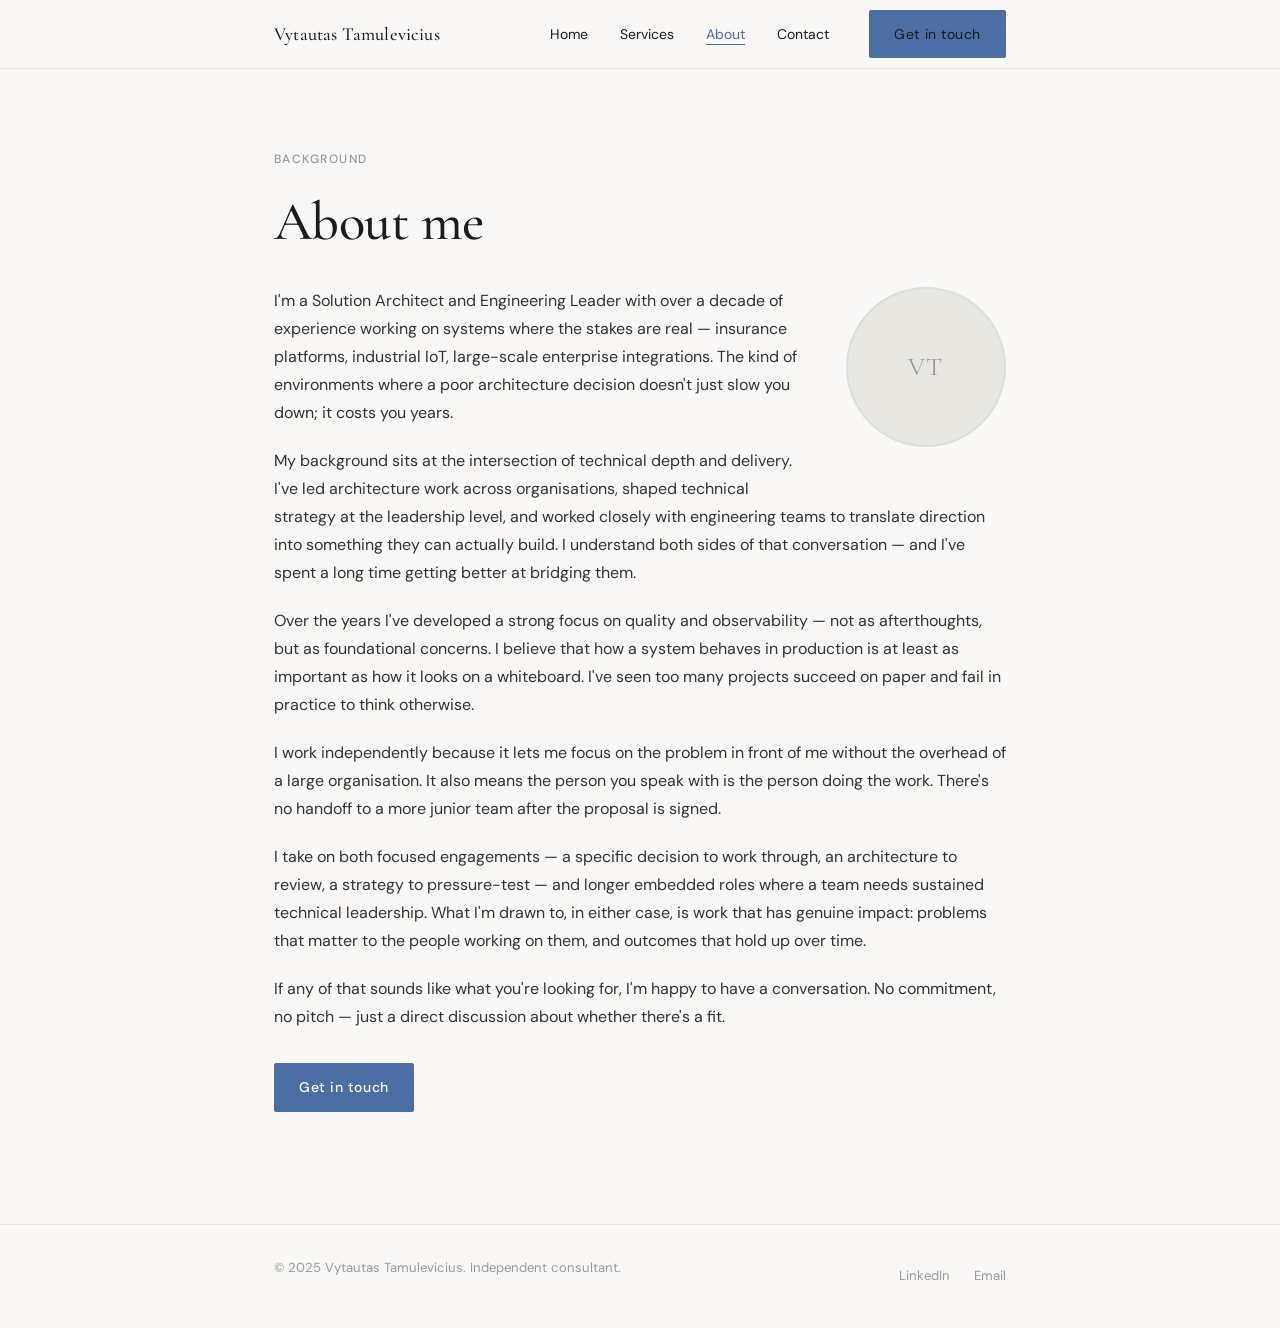
==== about.html @ 65f902b8 "Add files via upload" ====
<!DOCTYPE html>
<html lang="en">
<head>
  <meta charset="UTF-8" />
  <meta name="viewport" content="width=device-width, initial-scale=1.0" />
  <title>About — Vytautas Tamulevicius</title>
  <meta name="description" content="About Vytautas Tamulevicius — Solution Architect and Engineering Leader with a background in insurance, IoT, and complex enterprise systems." />
  <link rel="stylesheet" href="style.css" />
  <style>
    .about-photo {
      float: right;
      margin: 0 0 2rem 2.5rem;
    }
    @media (max-width: 600px) {
      .about-photo { float: none; margin: 0 0 2rem 0; }
    }
  </style>
</head>
<body>

  <!-- Navigation -->
  <nav>
    <div class="nav-inner">
      <a href="index.html" class="nav-logo">Vytautas Tamulevicius</a>
      <ul class="nav-links">
        <li><a href="index.html">Home</a></li>
        <li><a href="services.html">Services</a></li>
        <li><a href="about.html" class="active">About</a></li>
        <li><a href="contact.html">Contact</a></li>
        <li class="nav-cta"><a href="contact.html" class="btn btn-primary">Get in touch</a></li>
      </ul>
      <button class="hamburger" aria-label="Toggle navigation" aria-expanded="false">
        <span></span><span></span><span></span>
      </button>
    </div>
    <div class="mobile-menu">
      <a href="index.html">Home</a>
      <a href="services.html">Services</a>
      <a href="about.html">About</a>
      <a href="contact.html">Contact</a>
      <a href="contact.html" class="btn btn-primary">Get in touch</a>
    </div>
  </nav>

  <main>
    <section>
      <div class="container">
        <p class="section-label">Background</p>
        <h1>About me</h1>

        <div class="about-content" style="margin-top:2rem;">

          <!-- PLACEHOLDER: Replace with your actual profile photo -->
          <div class="about-photo">
            <div class="photo-placeholder" aria-label="Profile photo of Vytautas Tamulevicius">VT</div>
          </div>

          <p>
            I'm a Solution Architect and Engineering Leader with over a decade of experience working
            on systems where the stakes are real — insurance platforms, industrial IoT, large-scale
            enterprise integrations. The kind of environments where a poor architecture decision
            doesn't just slow you down; it costs you years.
          </p>

          <p>
            My background sits at the intersection of technical depth and delivery. I've led architecture
            work across organisations, shaped technical strategy at the leadership level, and worked
            closely with engineering teams to translate direction into something they can actually build.
            I understand both sides of that conversation — and I've spent a long time getting better
            at bridging them.
          </p>

          <p>
            Over the years I've developed a strong focus on quality and observability — not as
            afterthoughts, but as foundational concerns. I believe that how a system behaves in
            production is at least as important as how it looks on a whiteboard. I've seen too many
            projects succeed on paper and fail in practice to think otherwise.
          </p>

          <p>
            I work independently because it lets me focus on the problem in front of me without
            the overhead of a large organisation. It also means the person you speak with is the
            person doing the work. There's no handoff to a more junior team after the proposal is signed.
          </p>

          <p>
            I take on both focused engagements — a specific decision to work through, an architecture
            to review, a strategy to pressure-test — and longer embedded roles where a team needs
            sustained technical leadership. What I'm drawn to, in either case, is work that has
            genuine impact: problems that matter to the people working on them, and outcomes that
            hold up over time.
          </p>

          <p>
            If any of that sounds like what you're looking for, I'm happy to have a conversation.
            No commitment, no pitch — just a direct discussion about whether there's a fit.
          </p>

          <p style="margin-top:2rem;">
            <a href="contact.html" class="btn btn-primary">Get in touch</a>
          </p>

        </div>
      </div>
    </section>
  </main>

  <!-- Footer -->
  <footer>
    <div class="footer-inner">
      <p class="footer-copy">© 2025 Vytautas Tamulevicius. Independent consultant.</p>
      <div class="footer-links">
        <!-- PLACEHOLDER: Verify LinkedIn URL slug before publishing -->
        <a href="https://linkedin.com/in/vtamulevicius" target="_blank" rel="noopener">LinkedIn</a>
        <a href="mailto:vytautas.tamulevicius@humanaipartner.com">Email</a>
      </div>
    </div>
  </footer>

  <script>
    const hamburger = document.querySelector('.hamburger');
    const mobileMenu = document.querySelector('.mobile-menu');
    hamburger.addEventListener('click', () => {
      const isOpen = mobileMenu.classList.toggle('open');
      hamburger.classList.toggle('open', isOpen);
      hamburger.setAttribute('aria-expanded', isOpen);
    });
  </script>

</body>
</html>
---- style.css ----
/* ============================================
   Vytautas Tamulevicius — Consulting Site
   Shared Stylesheet
   ============================================ */

@import url('https://fonts.googleapis.com/css2?family=Cormorant+Garamond:wght@400;500;600&family=DM+Sans:wght@300;400;500&display=swap');

/* ── Variables ── */
:root {
  --bg:         #F9F8F6;
  --text:       #1C1C1E;
  --accent:     #4A6FA5;
  --accent-dark:#3a5a8a;
  --muted:      #9A9A9A;
  --border:     #E8E6E1;
  --max-w:      780px;
  --font-head:  'Cormorant Garamond', Georgia, serif;
  --font-body:  'DM Sans', system-ui, sans-serif;
}

/* ── Reset ── */
*, *::before, *::after { box-sizing: border-box; margin: 0; padding: 0; }

html { scroll-behavior: smooth; }

body {
  background: var(--bg);
  color: var(--text);
  font-family: var(--font-body);
  font-size: 1rem;
  font-weight: 400;
  line-height: 1.75;
  -webkit-font-smoothing: antialiased;
}

img { max-width: 100%; display: block; }
a { color: inherit; text-decoration: none; }

/* ── Layout ── */
.container {
  max-width: var(--max-w);
  margin: 0 auto;
  padding: 0 1.5rem;
}

section { padding: 5rem 0; }

.section-label {
  font-family: var(--font-body);
  font-size: 0.75rem;
  font-weight: 500;
  letter-spacing: 0.12em;
  text-transform: uppercase;
  color: var(--muted);
  margin-bottom: 1.25rem;
}

/* ── Typography ── */
h1, h2, h3 {
  font-family: var(--font-head);
  font-weight: 500;
  line-height: 1.2;
  letter-spacing: -0.01em;
}

h1 { font-size: clamp(2.4rem, 5vw, 3.4rem); }
h2 { font-size: clamp(1.8rem, 3.5vw, 2.4rem); margin-bottom: 1rem; }
h3 { font-size: 1.4rem; margin-bottom: 0.5rem; }

p { margin-bottom: 1rem; }
p:last-child { margin-bottom: 0; }

/* ── Buttons ── */
.btn {
  display: inline-block;
  font-family: var(--font-body);
  font-size: 0.875rem;
  font-weight: 500;
  letter-spacing: 0.04em;
  padding: 0.7rem 1.5rem;
  border-radius: 2px;
  transition: background 0.2s, color 0.2s, border-color 0.2s;
  cursor: pointer;
  border: 1.5px solid transparent;
}

.btn-primary {
  background: var(--accent);
  color: #fff;
  border-color: var(--accent);
}
.btn-primary:hover {
  background: var(--accent-dark);
  border-color: var(--accent-dark);
}

.btn-outline {
  background: transparent;
  color: var(--accent);
  border-color: var(--accent);
}
.btn-outline:hover {
  background: var(--accent);
  color: #fff;
}

/* ── Navigation ── */
nav {
  border-bottom: 1px solid var(--border);
  background: var(--bg);
  position: relative;
  z-index: 100;
}

.nav-inner {
  max-width: var(--max-w);
  margin: 0 auto;
  padding: 0 1.5rem;
  height: 68px;
  display: flex;
  align-items: center;
  justify-content: space-between;
}

.nav-logo {
  font-family: var(--font-head);
  font-size: 1.15rem;
  font-weight: 500;
  letter-spacing: 0.01em;
  color: var(--text);
}
.nav-logo:hover { color: var(--accent); transition: color 0.2s; }

.nav-links {
  display: flex;
  align-items: center;
  gap: 2rem;
  list-style: none;
}

.nav-links a {
  font-size: 0.875rem;
  font-weight: 400;
  color: var(--text);
  transition: color 0.2s;
  position: relative;
}

.nav-links a::after {
  content: '';
  position: absolute;
  bottom: -2px;
  left: 0;
  width: 0;
  height: 1px;
  background: var(--accent);
  transition: width 0.2s;
}
.nav-links a:hover { color: var(--accent); }
.nav-links a:hover::after { width: 100%; }
.nav-links a.active { color: var(--accent); }
.nav-links a.active::after { width: 100%; }

.nav-cta { margin-left: 0.5rem; }

/* Hamburger */
.hamburger {
  display: none;
  flex-direction: column;
  gap: 5px;
  background: none;
  border: none;
  cursor: pointer;
  padding: 4px;
}
.hamburger span {
  display: block;
  width: 22px;
  height: 1.5px;
  background: var(--text);
  transition: transform 0.25s, opacity 0.25s;
}
.hamburger.open span:nth-child(1) { transform: translateY(6.5px) rotate(45deg); }
.hamburger.open span:nth-child(2) { opacity: 0; }
.hamburger.open span:nth-child(3) { transform: translateY(-6.5px) rotate(-45deg); }

.mobile-menu {
  display: none;
  flex-direction: column;
  gap: 0;
  background: var(--bg);
  border-top: 1px solid var(--border);
  padding: 1rem 1.5rem 1.5rem;
}
.mobile-menu.open { display: flex; }
.mobile-menu a {
  font-size: 1rem;
  padding: 0.6rem 0;
  border-bottom: 1px solid var(--border);
  color: var(--text);
}
.mobile-menu a:last-child { border-bottom: none; margin-top: 0.75rem; }
.mobile-menu .btn { width: 100%; text-align: center; }

/* ── Hero ── */
.hero {
  padding: 6rem 0 5rem;
}

.hero-inner {
  display: flex;
  align-items: center;
  gap: 3rem;
}

.hero-text { flex: 1; }

.hero h1 {
  margin-bottom: 1.25rem;
  color: var(--text);
}

.hero-sub {
  font-size: 1.05rem;
  color: #444;
  margin-bottom: 2rem;
  max-width: 520px;
}

/* Photo placeholder */
.photo-placeholder {
  width: 160px;
  height: 160px;
  border-radius: 50%;
  background: var(--border);
  flex-shrink: 0;
  display: flex;
  align-items: center;
  justify-content: center;
  font-family: var(--font-head);
  font-size: 1.6rem;
  color: var(--muted);
  letter-spacing: 0.04em;
  border: 2px solid #ddd;
  overflow: hidden;
}

.photo-placeholder img {
  width: 100%;
  height: 100%;
  object-fit: cover;
  border-radius: 50%;
}

/* ── Divider ── */
hr {
  border: none;
  border-top: 1px solid var(--border);
}

/* ── Services Grid (home) ── */
.services-grid {
  display: grid;
  grid-template-columns: 1fr 1fr 1fr;
  gap: 2rem;
  margin-top: 2.5rem;
}

.service-card {
  padding: 1.75rem 0;
  border-top: 2px solid var(--accent);
}

.service-card h3 {
  font-size: 1.1rem;
  margin-bottom: 0.5rem;
  font-family: var(--font-body);
  font-weight: 500;
}

.service-card p {
  font-size: 0.9rem;
  color: #555;
  margin: 0;
}

/* ── "When to bring me in" ── */
.bring-in-list {
  list-style: none;
  margin-top: 1.75rem;
  display: flex;
  flex-direction: column;
  gap: 0.75rem;
}

.bring-in-list li {
  padding: 1rem 1.25rem;
  border-left: 3px solid var(--accent);
  background: #fff;
  font-size: 0.95rem;
  color: #333;
  border-radius: 0 2px 2px 0;
}

/* ── Testimonials ── */
.testimonials-grid {
  display: grid;
  grid-template-columns: 1fr 1fr 1fr;
  gap: 1.5rem;
  margin-top: 2.5rem;
}

.testimonial {
  background: #fff;
  border: 1px solid var(--border);
  border-radius: 3px;
  padding: 1.5rem;
}

.testimonial blockquote {
  font-size: 0.92rem;
  line-height: 1.65;
  color: #333;
  margin-bottom: 1rem;
  font-style: italic;
}

.testimonial cite {
  font-size: 0.8rem;
  font-style: normal;
  color: var(--muted);
  font-weight: 500;
}

/* ── About teaser ── */
.about-teaser p {
  font-size: 1rem;
  color: #333;
  max-width: 640px;
}

.text-link {
  color: var(--accent);
  font-size: 0.9rem;
  font-weight: 500;
  display: inline-flex;
  align-items: center;
  gap: 0.3rem;
  margin-top: 1rem;
  transition: gap 0.2s;
}
.text-link:hover { gap: 0.5rem; }
.text-link::after { content: '→'; }

/* ── Services page ── */
.service-block {
  padding: 2.5rem 0;
  border-top: 1px solid var(--border);
}

.service-block:last-child { border-bottom: 1px solid var(--border); }

.service-block h2 {
  font-size: 1.5rem;
  margin-bottom: 1rem;
}

.service-list {
  list-style: none;
  display: flex;
  flex-direction: column;
  gap: 0.5rem;
  margin-top: 0.75rem;
}

.service-list li {
  padding-left: 1.1rem;
  position: relative;
  font-size: 0.95rem;
  color: #333;
}

.service-list li::before {
  content: '—';
  position: absolute;
  left: 0;
  color: var(--accent);
}

.ai-note {
  background: #fff;
  border: 1px solid var(--border);
  border-left: 3px solid var(--accent);
  border-radius: 0 3px 3px 0;
  padding: 1.5rem;
  margin-top: 3rem;
}

.ai-note h3 {
  font-family: var(--font-body);
  font-size: 0.9rem;
  font-weight: 500;
  text-transform: uppercase;
  letter-spacing: 0.08em;
  color: var(--muted);
  margin-bottom: 0.75rem;
}

.ai-note p {
  font-size: 0.93rem;
  color: #444;
}

.how-i-work {
  margin-top: 3rem;
  padding-top: 3rem;
  border-top: 1px solid var(--border);
}

/* ── About page ── */
.about-content p {
  font-size: 1rem;
  color: #333;
  margin-bottom: 1.25rem;
}

.about-content p:last-child { margin-bottom: 0; }

/* ── Contact page ── */
.contact-form {
  margin-top: 2rem;
}

.form-group {
  margin-bottom: 1.25rem;
}

.form-group label {
  display: block;
  font-size: 0.82rem;
  font-weight: 500;
  letter-spacing: 0.06em;
  text-transform: uppercase;
  color: var(--muted);
  margin-bottom: 0.4rem;
}

.form-group input,
.form-group textarea {
  width: 100%;
  padding: 0.75rem 1rem;
  background: #fff;
  border: 1px solid var(--border);
  border-radius: 2px;
  font-family: var(--font-body);
  font-size: 0.95rem;
  color: var(--text);
  transition: border-color 0.2s;
  outline: none;
  appearance: none;
}

.form-group input:focus,
.form-group textarea:focus {
  border-color: var(--accent);
}

.form-group textarea {
  min-height: 160px;
  resize: vertical;
}

.form-submit { margin-top: 0.5rem; }

.form-note {
  font-size: 0.82rem;
  color: var(--muted);
  margin-top: 0.75rem;
}

.contact-alternatives {
  margin-top: 3rem;
  padding-top: 2.5rem;
  border-top: 1px solid var(--border);
}

.contact-alternatives h3 {
  font-family: var(--font-body);
  font-size: 0.85rem;
  font-weight: 500;
  text-transform: uppercase;
  letter-spacing: 0.08em;
  color: var(--muted);
  margin-bottom: 1rem;
}

.contact-links {
  display: flex;
  flex-direction: column;
  gap: 0.5rem;
}

.contact-links a {
  font-size: 0.95rem;
  color: var(--accent);
  transition: color 0.2s;
}
.contact-links a:hover { color: var(--accent-dark); }

/* ── Footer ── */
footer {
  border-top: 1px solid var(--border);
  padding: 2rem 0;
  margin-top: 2rem;
}

.footer-inner {
  max-width: var(--max-w);
  margin: 0 auto;
  padding: 0 1.5rem;
  display: flex;
  align-items: center;
  justify-content: space-between;
  flex-wrap: wrap;
  gap: 0.75rem;
}

.footer-copy {
  font-size: 0.82rem;
  color: var(--muted);
}

.footer-links {
  display: flex;
  gap: 1.5rem;
}

.footer-links a {
  font-size: 0.82rem;
  color: var(--muted);
  transition: color 0.2s;
}
.footer-links a:hover { color: var(--accent); }

/* ── Responsive ── */
@media (max-width: 700px) {
  section { padding: 3.5rem 0; }

  .hero { padding: 4rem 0 3rem; }

  .hero-inner {
    flex-direction: column-reverse;
    align-items: flex-start;
    gap: 2rem;
  }

  .photo-placeholder { width: 120px; height: 120px; }

  .services-grid { grid-template-columns: 1fr; gap: 0; }
  .service-card { border-top: 1px solid var(--border); border-left: 3px solid var(--accent); padding: 1.25rem 1rem; }
  .service-card:first-child { border-top: 2px solid var(--accent); }

  .testimonials-grid { grid-template-columns: 1fr; }

  .nav-links { display: none; }
  .hamburger { display: flex; }

  h1 { font-size: 2.2rem; }

  .footer-inner { flex-direction: column; align-items: flex-start; }
}

@media (max-width: 900px) {
  .testimonials-grid { grid-template-columns: 1fr 1fr; }
}

/* ── Form feedback ── */
.form-success {
  display: none;
  padding: 1rem;
  background: #eef4ee;
  border: 1px solid #b5d4b5;
  border-radius: 2px;
  color: #2d5a2d;
  font-size: 0.9rem;
  margin-top: 1rem;
}
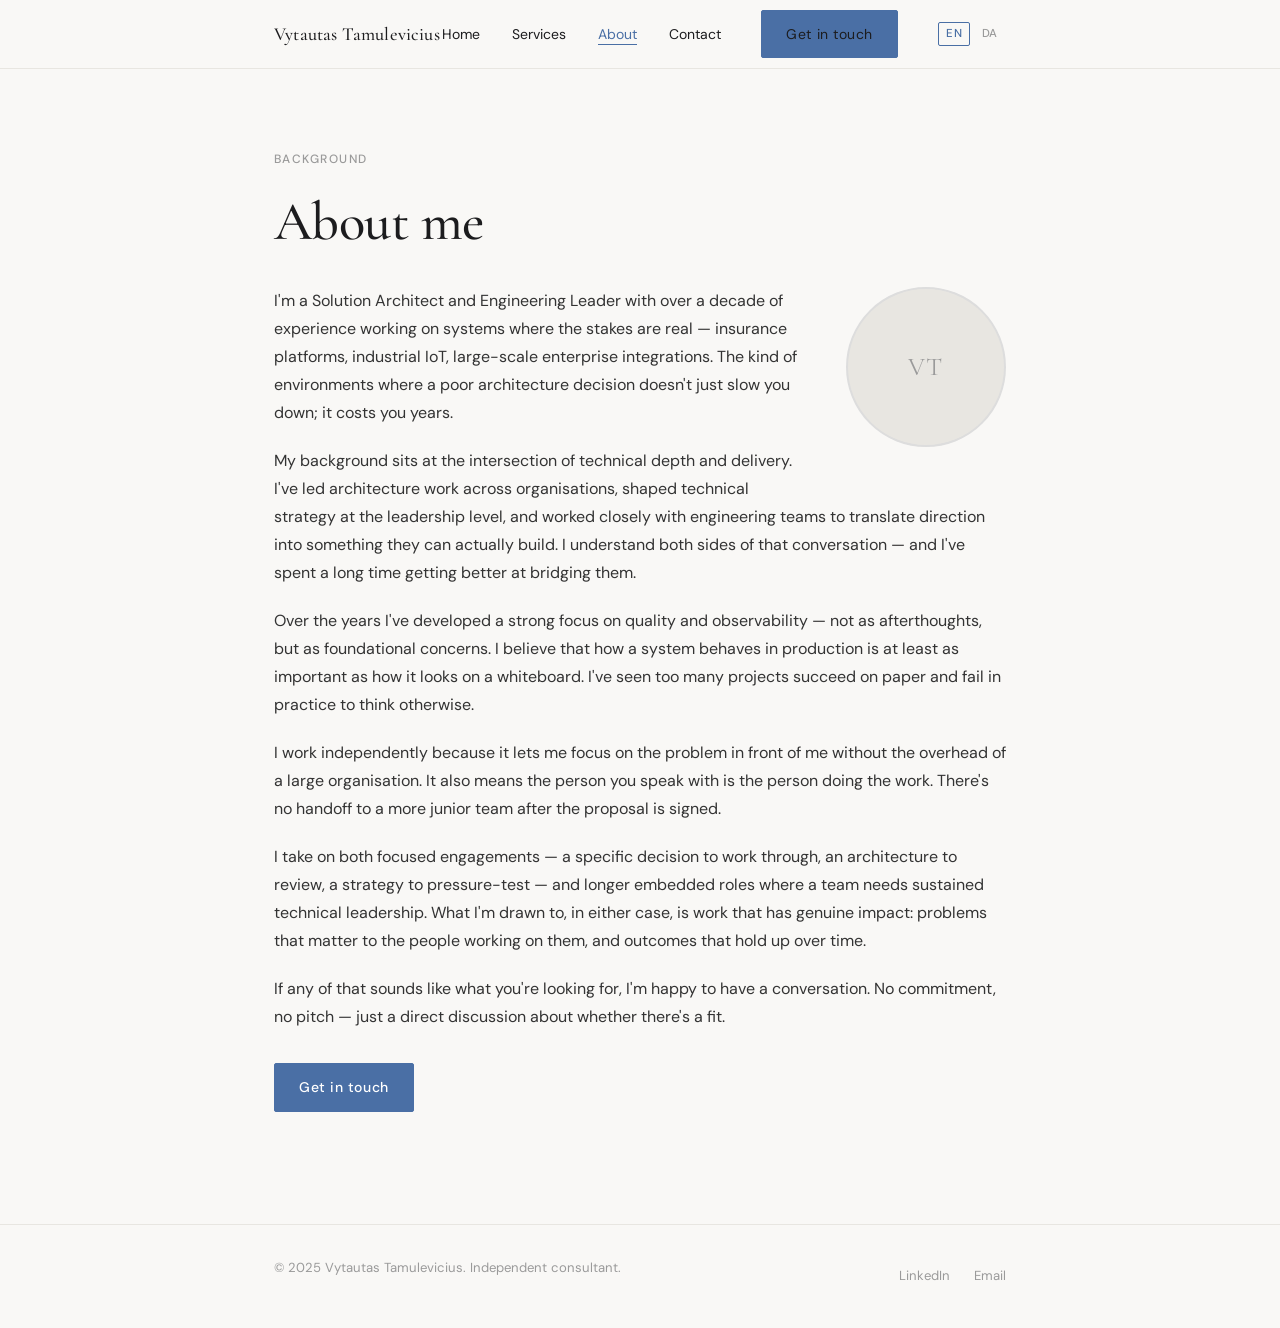
==== commit 226291ea: "Add bilingual EN/DA support and fix nav" ====
--- a/about.html
+++ b/about.html
@@ -7,116 +7,86 @@
   <meta name="description" content="About Vytautas Tamulevicius — Solution Architect and Engineering Leader with a background in insurance, IoT, and complex enterprise systems." />
   <link rel="stylesheet" href="style.css" />
   <style>
-    .about-photo {
-      float: right;
-      margin: 0 0 2rem 2.5rem;
-    }
-    @media (max-width: 600px) {
-      .about-photo { float: none; margin: 0 0 2rem 0; }
-    }
+    .about-photo { float: right; margin: 0 0 2rem 2.5rem; }
+    @media (max-width: 600px) { .about-photo { float: none; margin: 0 0 2rem 0; } }
   </style>
 </head>
 <body>
 
-  <!-- Navigation -->
   <nav>
     <div class="nav-inner">
-      <a href="index.html" class="nav-logo">Vytautas Tamulevicius</a>
+      <a href="index.html" class="nav-logo" data-i18n="nav_logo">Vytautas Tamulevicius</a>
       <ul class="nav-links">
-        <li><a href="index.html">Home</a></li>
-        <li><a href="services.html">Services</a></li>
-        <li><a href="about.html" class="active">About</a></li>
-        <li><a href="contact.html">Contact</a></li>
-        <li class="nav-cta"><a href="contact.html" class="btn btn-primary">Get in touch</a></li>
+        <li><a href="index.html" data-i18n="nav_home">Home</a></li>
+        <li><a href="services.html" data-i18n="nav_services">Services</a></li>
+        <li><a href="about.html" class="active" data-i18n="nav_about">About</a></li>
+        <li><a href="contact.html" data-i18n="nav_contact">Contact</a></li>
+        <li class="nav-cta"><a href="contact.html" class="btn btn-primary" data-i18n="nav_cta">Get in touch</a></li>
+        <li>
+          <div class="lang-switcher">
+            <button class="lang-btn" data-lang="en" aria-label="Switch to English">EN</button>
+            <button class="lang-btn" data-lang="dk" aria-label="Skift til dansk">DA</button>
+          </div>
+        </li>
       </ul>
-      <button class="hamburger" aria-label="Toggle navigation" aria-expanded="false">
-        <span></span><span></span><span></span>
-      </button>
+      <div class="nav-mobile-controls">
+        <div class="lang-switcher">
+          <button class="lang-btn" data-lang="en" aria-label="Switch to English">EN</button>
+          <button class="lang-btn" data-lang="dk" aria-label="Skift til dansk">DA</button>
+        </div>
+        <button class="hamburger" aria-label="Toggle navigation" aria-expanded="false">
+          <span></span><span></span><span></span>
+        </button>
+      </div>
     </div>
     <div class="mobile-menu">
-      <a href="index.html">Home</a>
-      <a href="services.html">Services</a>
-      <a href="about.html">About</a>
-      <a href="contact.html">Contact</a>
-      <a href="contact.html" class="btn btn-primary">Get in touch</a>
+      <a href="index.html" data-i18n="nav_home">Home</a>
+      <a href="services.html" data-i18n="nav_services">Services</a>
+      <a href="about.html" data-i18n="nav_about">About</a>
+      <a href="contact.html" data-i18n="nav_contact">Contact</a>
+      <a href="contact.html" class="btn btn-primary" data-i18n="nav_cta">Get in touch</a>
     </div>
   </nav>
 
   <main>
     <section>
       <div class="container">
-        <p class="section-label">Background</p>
-        <h1>About me</h1>
+        <p class="section-label" data-i18n="ab_label">Background</p>
+        <h1 data-i18n="ab_h1">About me</h1>
 
         <div class="about-content" style="margin-top:2rem;">
-
           <!-- PLACEHOLDER: Replace with your actual profile photo -->
           <div class="about-photo">
             <div class="photo-placeholder" aria-label="Profile photo of Vytautas Tamulevicius">VT</div>
           </div>
 
-          <p>
-            I'm a Solution Architect and Engineering Leader with over a decade of experience working
-            on systems where the stakes are real — insurance platforms, industrial IoT, large-scale
-            enterprise integrations. The kind of environments where a poor architecture decision
-            doesn't just slow you down; it costs you years.
-          </p>
-
-          <p>
-            My background sits at the intersection of technical depth and delivery. I've led architecture
-            work across organisations, shaped technical strategy at the leadership level, and worked
-            closely with engineering teams to translate direction into something they can actually build.
-            I understand both sides of that conversation — and I've spent a long time getting better
-            at bridging them.
-          </p>
-
-          <p>
-            Over the years I've developed a strong focus on quality and observability — not as
-            afterthoughts, but as foundational concerns. I believe that how a system behaves in
-            production is at least as important as how it looks on a whiteboard. I've seen too many
-            projects succeed on paper and fail in practice to think otherwise.
-          </p>
-
-          <p>
-            I work independently because it lets me focus on the problem in front of me without
-            the overhead of a large organisation. It also means the person you speak with is the
-            person doing the work. There's no handoff to a more junior team after the proposal is signed.
-          </p>
-
-          <p>
-            I take on both focused engagements — a specific decision to work through, an architecture
-            to review, a strategy to pressure-test — and longer embedded roles where a team needs
-            sustained technical leadership. What I'm drawn to, in either case, is work that has
-            genuine impact: problems that matter to the people working on them, and outcomes that
-            hold up over time.
-          </p>
-
-          <p>
-            If any of that sounds like what you're looking for, I'm happy to have a conversation.
-            No commitment, no pitch — just a direct discussion about whether there's a fit.
-          </p>
+          <p data-i18n="ab_p1">I'm a Solution Architect and Engineering Leader with over a decade of experience working on systems where the stakes are real — insurance platforms, industrial IoT, large-scale enterprise integrations. The kind of environments where a poor architecture decision doesn't just slow you down; it costs you years.</p>
+          <p data-i18n="ab_p2">My background sits at the intersection of technical depth and delivery. I've led architecture work across organisations, shaped technical strategy at the leadership level, and worked closely with engineering teams to translate direction into something they can actually build. I understand both sides of that conversation — and I've spent a long time getting better at bridging them.</p>
+          <p data-i18n="ab_p3">Over the years I've developed a strong focus on quality and observability — not as afterthoughts, but as foundational concerns. I believe that how a system behaves in production is at least as important as how it looks on a whiteboard. I've seen too many projects succeed on paper and fail in practice to think otherwise.</p>
+          <p data-i18n="ab_p4">I work independently because it lets me focus on the problem in front of me without the overhead of a large organisation. It also means the person you speak with is the person doing the work. There's no handoff to a more junior team after the proposal is signed.</p>
+          <p data-i18n="ab_p5">I take on both focused engagements — a specific decision to work through, an architecture to review, a strategy to pressure-test — and longer embedded roles where a team needs sustained technical leadership. What I'm drawn to, in either case, is work that has genuine impact: problems that matter to the people working on them, and outcomes that hold up over time.</p>
+          <p data-i18n="ab_p6">If any of that sounds like what you're looking for, I'm happy to have a conversation. No commitment, no pitch — just a direct discussion about whether there's a fit.</p>
 
           <p style="margin-top:2rem;">
-            <a href="contact.html" class="btn btn-primary">Get in touch</a>
+            <a href="contact.html" class="btn btn-primary" data-i18n="ab_btn">Get in touch</a>
           </p>
-
         </div>
       </div>
     </section>
   </main>
 
-  <!-- Footer -->
   <footer>
     <div class="footer-inner">
-      <p class="footer-copy">© 2025 Vytautas Tamulevicius. Independent consultant.</p>
+      <p class="footer-copy" data-i18n="footer_copy">© 2025 Vytautas Tamulevicius. Independent consultant.</p>
       <div class="footer-links">
         <!-- PLACEHOLDER: Verify LinkedIn URL slug before publishing -->
-        <a href="https://linkedin.com/in/vtamulevicius" target="_blank" rel="noopener">LinkedIn</a>
-        <a href="mailto:vytautas.tamulevicius@humanaipartner.com">Email</a>
+        <a href="https://linkedin.com/in/vtamulevicius" target="_blank" rel="noopener" data-i18n="footer_li">LinkedIn</a>
+        <a href="mailto:vytautas.tamulevicius@humanaipartner.com" data-i18n="footer_email">Email</a>
       </div>
     </div>
   </footer>
 
+  <script src="translations.js"></script>
   <script>
     const hamburger = document.querySelector('.hamburger');
     const mobileMenu = document.querySelector('.mobile-menu');
@@ -126,6 +96,5 @@
       hamburger.setAttribute('aria-expanded', isOpen);
     });
   </script>
-
 </body>
 </html>
--- a/style.css
+++ b/style.css
@@ -574,6 +574,37 @@
   .testimonials-grid { grid-template-columns: 1fr 1fr; }
 }
 
+/* ── Language switcher ── */
+.lang-switcher {
+  display: flex;
+  align-items: center;
+  gap: 0.2rem;
+  margin-left: 0.5rem;
+}
+
+.lang-btn {
+  background: none;
+  border: 1.5px solid transparent;
+  cursor: pointer;
+  font-family: var(--font-body);
+  font-size: 0.72rem;
+  font-weight: 500;
+  letter-spacing: 0.06em;
+  color: var(--muted);
+  padding: 3px 7px;
+  border-radius: 2px;
+  transition: color 0.2s, border-color 0.2s;
+  line-height: 1.4;
+}
+.lang-btn:hover  { color: var(--accent); }
+.lang-btn.active { color: var(--accent); border-color: var(--accent); }
+
+/* Hide mobile lang switcher on desktop */
+.nav-mobile-controls { display: none; }
+@media (max-width: 700px) {
+  .nav-mobile-controls { display: flex; align-items: center; gap: 0.5rem; }
+}
+
 /* ── Form feedback ── */
 .form-success {
   display: none;
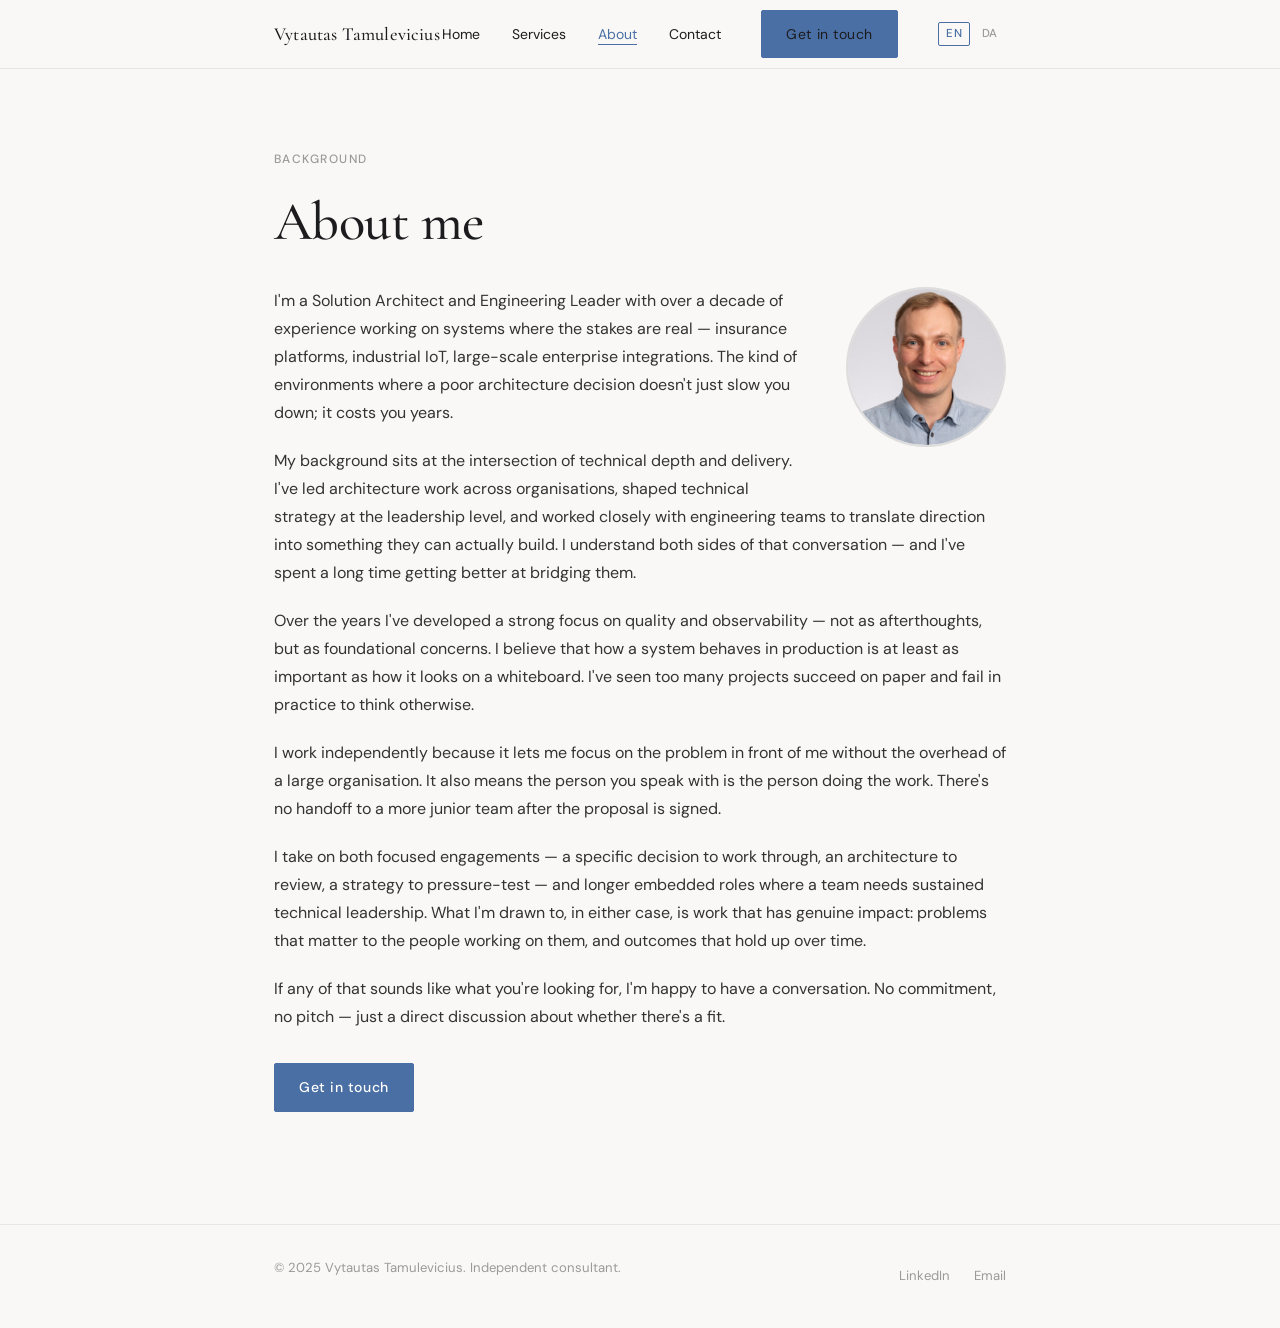
==== commit 82ca88d4: "Fix nav duplicate, add profile photo" ====
--- a/about.html
+++ b/about.html
@@ -55,9 +55,10 @@
         <h1 data-i18n="ab_h1">About me</h1>
 
         <div class="about-content" style="margin-top:2rem;">
-          <!-- PLACEHOLDER: Replace with your actual profile photo -->
           <div class="about-photo">
-            <div class="photo-placeholder" aria-label="Profile photo of Vytautas Tamulevicius">VT</div>
+            <div class="photo-placeholder" aria-label="Profile photo of Vytautas Tamulevicius">
+              <img src="photo.jpg" alt="Vytautas Tamulevicius" />
+            </div>
           </div>
 
           <p data-i18n="ab_p1">I'm a Solution Architect and Engineering Leader with over a decade of experience working on systems where the stakes are real — insurance platforms, industrial IoT, large-scale enterprise integrations. The kind of environments where a poor architecture decision doesn't just slow you down; it costs you years.</p>
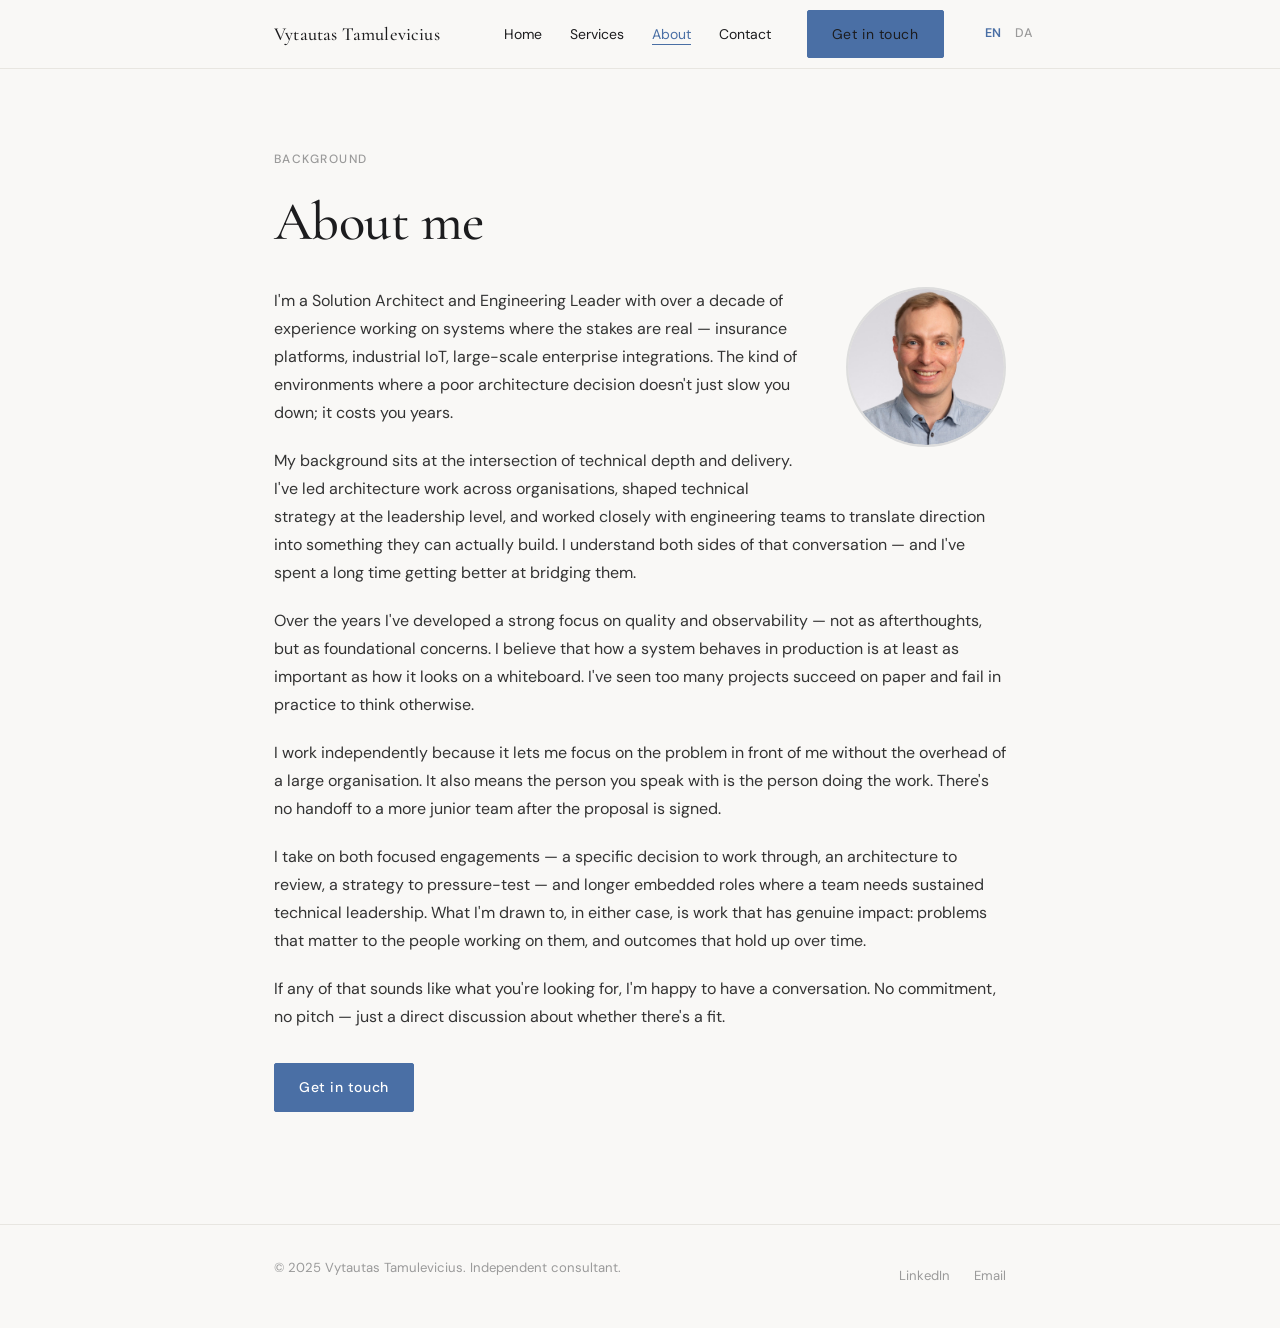
==== commit 9e36c08f: "Update footer year and LinkedIn URL" ====
--- a/about.html
+++ b/about.html
@@ -78,10 +78,10 @@
 
   <footer>
     <div class="footer-inner">
-      <p class="footer-copy" data-i18n="footer_copy">© 2025 Vytautas Tamulevicius. Independent consultant.</p>
+      <p class="footer-copy" data-i18n="footer_copy">© 2026 Vytautas Tamulevicius - Independent consultant</p>
       <div class="footer-links">
         <!-- PLACEHOLDER: Verify LinkedIn URL slug before publishing -->
-        <a href="https://linkedin.com/in/vtamulevicius" target="_blank" rel="noopener" data-i18n="footer_li">LinkedIn</a>
+        <a href="https://www.linkedin.com/in/vytautastamulevicius/" target="_blank" rel="noopener" data-i18n="footer_li">LinkedIn</a>
         <a href="mailto:vytautas.tamulevicius@humanaipartner.com" data-i18n="footer_email">Email</a>
       </div>
     </div>
--- a/style.css
+++ b/style.css
@@ -82,6 +82,7 @@
   transition: background 0.2s, color 0.2s, border-color 0.2s;
   cursor: pointer;
   border: 1.5px solid transparent;
+  white-space: nowrap;
 }
 
 .btn-primary {
@@ -120,6 +121,7 @@
   display: flex;
   align-items: center;
   justify-content: space-between;
+  gap: 2rem;
 }
 
 .nav-logo {
@@ -128,14 +130,18 @@
   font-weight: 500;
   letter-spacing: 0.01em;
   color: var(--text);
+  white-space: nowrap;
+  flex-shrink: 0;
+  margin-right: 2rem;
 }
 .nav-logo:hover { color: var(--accent); transition: color 0.2s; }
 
 .nav-links {
   display: flex;
   align-items: center;
-  gap: 2rem;
+  gap: 1.75rem;
   list-style: none;
+  flex: 1;
 }
 
 .nav-links a {
@@ -381,7 +387,7 @@
 }
 
 .service-list li::before {
-  content: '—';
+  content: '•';
   position: absolute;
   left: 0;
   color: var(--accent);
@@ -584,20 +590,23 @@
 
 .lang-btn {
   background: none;
-  border: 1.5px solid transparent;
+  border: none;
   cursor: pointer;
   font-family: var(--font-body);
-  font-size: 0.72rem;
+  font-size: 0.78rem;
   font-weight: 500;
   letter-spacing: 0.06em;
   color: var(--muted);
-  padding: 3px 7px;
+  padding: 3px 5px;
   border-radius: 2px;
-  transition: color 0.2s, border-color 0.2s;
+  transition: color 0.2s;
   line-height: 1.4;
 }
 .lang-btn:hover  { color: var(--accent); }
-.lang-btn.active { color: var(--accent); border-color: var(--accent); }
+.lang-btn.active {
+  color: var(--accent);
+  font-weight: 600;
+}
 
 /* Hide mobile lang switcher on desktop */
 .nav-mobile-controls { display: none; }
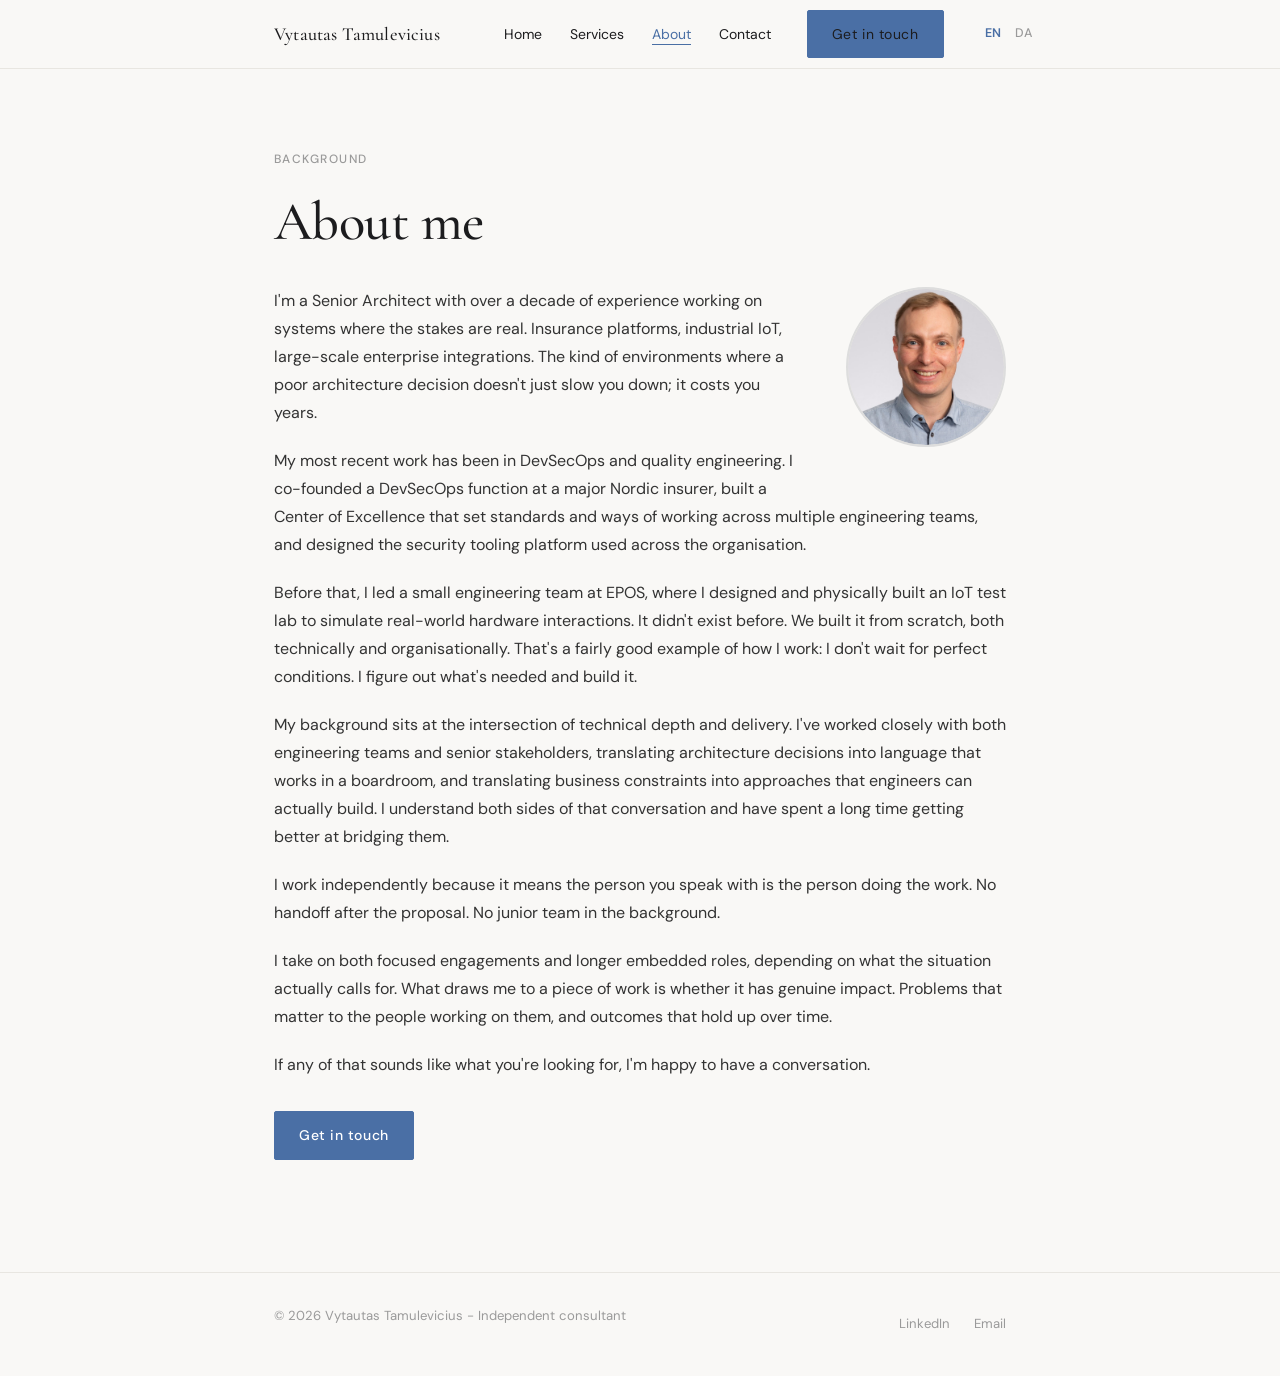
==== commit 986783b8: "edited text" ====
--- a/about.html
+++ b/about.html
@@ -61,12 +61,13 @@
             </div>
           </div>
 
-          <p data-i18n="ab_p1">I'm a Solution Architect and Engineering Leader with over a decade of experience working on systems where the stakes are real — insurance platforms, industrial IoT, large-scale enterprise integrations. The kind of environments where a poor architecture decision doesn't just slow you down; it costs you years.</p>
-          <p data-i18n="ab_p2">My background sits at the intersection of technical depth and delivery. I've led architecture work across organisations, shaped technical strategy at the leadership level, and worked closely with engineering teams to translate direction into something they can actually build. I understand both sides of that conversation — and I've spent a long time getting better at bridging them.</p>
-          <p data-i18n="ab_p3">Over the years I've developed a strong focus on quality and observability — not as afterthoughts, but as foundational concerns. I believe that how a system behaves in production is at least as important as how it looks on a whiteboard. I've seen too many projects succeed on paper and fail in practice to think otherwise.</p>
-          <p data-i18n="ab_p4">I work independently because it lets me focus on the problem in front of me without the overhead of a large organisation. It also means the person you speak with is the person doing the work. There's no handoff to a more junior team after the proposal is signed.</p>
-          <p data-i18n="ab_p5">I take on both focused engagements — a specific decision to work through, an architecture to review, a strategy to pressure-test — and longer embedded roles where a team needs sustained technical leadership. What I'm drawn to, in either case, is work that has genuine impact: problems that matter to the people working on them, and outcomes that hold up over time.</p>
-          <p data-i18n="ab_p6">If any of that sounds like what you're looking for, I'm happy to have a conversation. No commitment, no pitch — just a direct discussion about whether there's a fit.</p>
+          <p data-i18n="ab_p1">I'm a Senior Architect with over a decade of experience working on systems where the stakes are real. Insurance platforms, industrial IoT, large-scale enterprise integrations. The kind of environments where a poor architecture decision doesn't just slow you down; it costs you years.</p>
+          <p data-i18n="ab_p2">My most recent work has been in DevSecOps and quality engineering. I co-founded a DevSecOps function at a major Nordic insurer, built a Center of Excellence that set standards and ways of working across multiple engineering teams, and designed the security tooling platform used across the organisation.</p>
+          <p data-i18n="ab_p3">Before that, I led a small engineering team at EPOS, where I designed and physically built an IoT test lab to simulate real-world hardware interactions. It didn't exist before. We built it from scratch, both technically and organisationally. That's a fairly good example of how I work: I don't wait for perfect conditions. I figure out what's needed and build it.</p>
+          <p data-i18n="ab_p4">My background sits at the intersection of technical depth and delivery. I've worked closely with both engineering teams and senior stakeholders, translating architecture decisions into language that works in a boardroom, and translating business constraints into approaches that engineers can actually build. I understand both sides of that conversation and have spent a long time getting better at bridging them.</p>
+          <p data-i18n="ab_p5">I work independently because it means the person you speak with is the person doing the work. No handoff after the proposal. No junior team in the background.</p>
+          <p data-i18n="ab_p6">I take on both focused engagements and longer embedded roles, depending on what the situation actually calls for. What draws me to a piece of work is whether it has genuine impact. Problems that matter to the people working on them, and outcomes that hold up over time.</p>
+          <p data-i18n="ab_p7">If any of that sounds like what you're looking for, I'm happy to have a conversation.</p>
 
           <p style="margin-top:2rem;">
             <a href="contact.html" class="btn btn-primary" data-i18n="ab_btn">Get in touch</a>
@@ -78,10 +79,10 @@
 
   <footer>
     <div class="footer-inner">
-      <p class="footer-copy" data-i18n="footer_copy">© 2026 Vytautas Tamulevicius - Independent consultant</p>
+      <p class="footer-copy" data-i18n="footer_copy">© 2025 Vytautas Tamulevicius. Independent consultant.</p>
       <div class="footer-links">
         <!-- PLACEHOLDER: Verify LinkedIn URL slug before publishing -->
-        <a href="https://www.linkedin.com/in/vytautastamulevicius/" target="_blank" rel="noopener" data-i18n="footer_li">LinkedIn</a>
+        <a href="https://linkedin.com/in/vtamulevicius" target="_blank" rel="noopener" data-i18n="footer_li">LinkedIn</a>
         <a href="mailto:vytautas.tamulevicius@humanaipartner.com" data-i18n="footer_email">Email</a>
       </div>
     </div>
